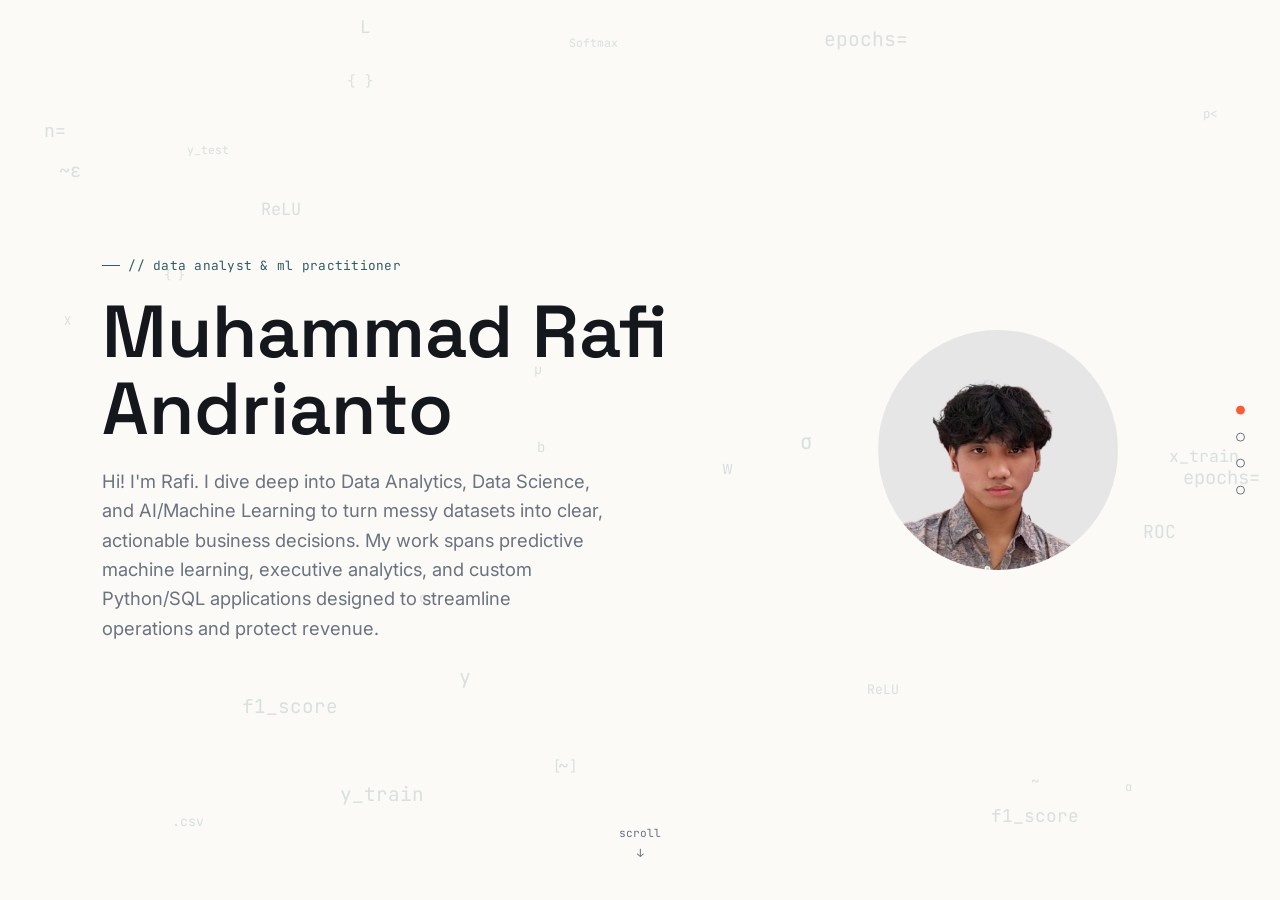
==== index.html @ 2b9caf23 "rename file" ====
<!DOCTYPE html>
<html lang="en">
<head>
<meta charset="UTF-8">
<meta name="viewport" content="width=device-width, initial-scale=1.0">
<title>Muhammad Rafi Andrianto | Portofolio</title>
<link rel="preconnect" href="https://fonts.googleapis.com">
<link rel="preconnect" href="https://fonts.gstatic.com" crossorigin>
<link href="https://fonts.googleapis.com/css2?family=Space+Grotesk:wght@400;500;600;700&family=Inter:wght@400;500;600&family=JetBrains+Mono:wght@400;500&display=swap" rel="stylesheet">
<link rel="stylesheet" href="style.css">
</head>
<body>

<nav class="dotnav" aria-label="Section navigation">
  <button data-target="hero" class="active" aria-label="Go to intro"><span class="label">intro</span></button>
  <button data-target="about" aria-label="Go to about"><span class="label">about</span></button>
  <button data-target="projects" aria-label="Go to projects"><span class="label">projects</span></button>
  <button data-target="contact" aria-label="Go to contact"><span class="label">contact</span></button>
</nav>

<main>

  <!-- ============ INTRO ============ -->
  <section id="hero">
    <div class="ambient" id="ambient"></div>
    <div class="hero-grid">
      <div>
        <p class="eyebrow reveal-item" style="--i:0">// data analyst &amp; ml practitioner</p>
        <h1 class="reveal-item" style="--i:1">Muhammad Rafi Andrianto</h1>
        <p class="tagline reveal-item" style="--i:2">
          Hi! I'm Rafi. I dive deep into Data Analytics, Data Science, and AI/Machine Learning 
          to turn messy datasets into clear, actionable business decisions. 
          My work spans predictive machine learning, executive analytics, and custom Python/SQL applications 
          designed to streamline operations and protect revenue.
        </p>
      </div>
      <div class="photo-wrap reveal-item" style="--i:1">
        <div class="photo">
          <img src="images/foto.jpeg" alt="Your Name"
               onerror="this.style.display='none'; this.parentElement.classList.add('no-photo')">
        </div>
      </div>
    </div>
    <div class="scroll-cue">
      <span>scroll</span>
      <span class="arrow">↓</span>
    </div>
  </section>

  <!-- ============ ABOUT ============ -->
  <section id="about">
    <p class="eyebrow reveal-item" style="--i:0">// about</p>
    <h2 class="reveal-item" style="--i:1">My Journey</h2>
    <div class="about-grid">
      <div class="story reveal-item" style="--i:2">
        <p>
          My fascination with tech started the moment I got my hands on my first personal computer. 
          Over time, that curiosity naturally turned into a habit of diving deep into raw data, tinkering with patterns, 
          and figuring out how things work under the hood.
        </p>
        <p>
          That passion led me to pursue a degree in Information System Science and Engineering. 
          The real turning point came during university when I built my first machine learning project.
          Seeing how algorithms transform messy inputs into accurate forecasts instantly hooked me on 
          the power of predictive technology.
        </p>
        <p>
          Since then, I’ve focused on the intersection of Data Science, Analytics, and Machine Learning. 
          I love solving operational puzzles whether that’s predicting revenue risks, 
          engineering clean software solutions, or building executive dashboards. 
          Moving forward, I’m looking to bring these data-driven solutions to high-impact teams and real-world challenges.
        </p>
      </div>
      <div class="reveal-item" style="--i:3">
        <p class="skills-label">Toolbox</p>
        <div class="skills">
          <span>Python</span>
          <span>SQL</span>
          <span>Pandas</span>
          <span>scikit-learn</span>
          <span>Tableau</span>
          <span>Power BI</span>
          <span>Looker Studio</span>
          <span>Excel</span>
        </div>

        <p class="timeline-label">Education Timeline</p>
        <div class="timeline">
          <div class="entry">
            <span class="year">2026</span>
            <div class="role">Purwadhika Digital Technology School</div>
            <div class="detail">Specialized in Data Analyst & Machine Learning, building end-to-end predictive models and business analytics solutions.</div>
          </div>
          <div class="entry">
            <span class="year">2021 - 2025</span>
            <div class="role">Ritsumeikan University</div>
            <div class="detail">Focused on software engineering, database systems, and data analytics while building early machine learning projects</div>
          </div>
          <div class="entry">
            <span class="year">2017 - 2020</span>
            <div class="role">SMA Al-Izhar Pondok Labu</div>
            <div class="detail">Built a strong foundation in advanced mathematics, physics, and introductory computer science concepts.</div>
          </div>
        </div>
    </div>
  </section>

  <!-- ============ PROJECTS ============ -->
  <section id="projects">
    <p class="eyebrow reveal-item" style="--i:0">// projects</p>
    <h2 class="reveal-item" style="--i:1">Selected work</h2>
    <div class="project-grid">

      <!-- Project 1: Telkomsel Forensics -->
      <div class="card reveal-item" style="--i:2">
        <span class="tag">data forensics &amp; analytics</span>
        <h3>Telkomsel Revenue Leakage &amp; Data Audit</h3>
        <p>Audited 300,000 internet transaction logs to identify systemic bugs, IMEI mismatches in premium bundling programs, and mitigate compliance risks across business units.</p>
        <div class="pills"><span>Python</span><span>Pandas</span><span>SciPy</span><span>Seaborn</span></div>
        <a class="link" href="https://public.tableau.com/app/profile/rafi.andrianto/viz/TelkomselDashboard/Tab1DataQuality?publish=yes" target="_blank" rel="noopener">
          View project <span class="arrow">→</span>
        </a>
      </div>

      <!-- Project 2: Microplastics -->
      <div class="card reveal-item" style="--i:3">
        <span class="tag">time-series &amp; predictive modeling</span>
        <h3>Microplastic Accumulation Prediction</h3>
        <p>Built predictive deep learning models (LSTM &amp; Random Forest) to model microplastic concentration trends over time based on environmental variables.</p>
        <div class="pills"><span>Python</span><span>TensorFlow</span><span>Keras</span><span>Scikit-learn</span></div>
        <a class="link" href="https://github.com/rafiandrianto/microplastic-accumulation-prediction" target="_blank" rel="noopener">
          View project <span class="arrow">→</span>
        </a>
      </div>

      <!-- Project 3: Skateboarder Computer Vision -->
      <div class="card reveal-item" style="--i:4">
        <span class="tag">computer vision &amp; pose estimation</span>
        <h3>Skateboarder Performance Analysis System</h3>
        <p>Engineered a motion analysis tool comparing user trick videos against ideal technique to extract body keypoints and suggest biomechanical joint corrections.</p>
        <div class="pills"><span>Python</span><span>TensorFlow</span><span>MediaPipe</span></div>
        <a class="link" href="https://github.com/rafiandrianto/Skateboard3DConvolution" target="_blank" rel="noopener">
          View project <span class="arrow">→</span>
        </a>
      </div>

      <!-- Project 4: Sentiment Analysis -->
      <div class="card reveal-item" style="--i:5">
        <span class="tag">nlp &amp; classification</span>
        <h3>Product Review Sentiment Analysis</h3>
        <p>Trained Logistic Regression and Deep Neural Networks on a dataset of 4,000 product reviews to automatically classify customer feedback and sentiment trends.</p>
        <div class="pills"><span>Python</span><span>TensorFlow</span><span>Scikit-learn</span></div>
        <a class="link" href="https://github.com/rafiandrianto/sentiment-analysis" target="_blank" rel="noopener">
          View project <span class="arrow">→</span>
        </a>
      </div>

    </div>
  </section>

  <!-- ============ CONTACT ============ -->
  <section id="contact">
    <p class="eyebrow reveal-item" style="--i:0">// get in touch</p>
    <h2 class="reveal-item" style="--i:1">Let's talk data.</h2>
    <div class="contact-list reveal-item" style="--i:2">
      <a href="mailto:rafiandr97@gmail.com">
        <span class="k">email</span><span class="v">rafiandr97@gmail.com</span>
      </a>
      <a href="https://id.linkedin.com/in/m-rafi-andrianto-450387158" target="_blank" rel="noopener">
        <span class="k">linkedin</span><span class="v">/in/m-rafi-andrianto-450387158</span>
      </a>
      <a href="https://github.com/rafiandrianto" target="_blank" rel="noopener">
        <span class="k">github</span><span class="v">/rafiandrianto</span>
      </a>
      <a href="resume/ResumeRafiAndrianto.pdf" target="_blank" rel="noopener">
        <span class="k">resume</span><span class="v">download →</span>
      </a>
    </div>
    <p class="credit reveal-item" style="--i:3">Designed &amp; built by Muhammad Rafi Andrianto · 2026</p>
  </section>

</main>

<script src="script.js"></script>
</body>
</html>
---- style.css ----
:root {
  --bg: #fbfaf7;
  --ink: #14171c;
  --muted: #6b7280;
  --teal: #2f5d62;
  --signal: #ff5a36;
  --line: #e4e1d8;

  --display: 'Space Grotesk', sans-serif;
  --body: 'Inter', sans-serif;
  --mono: 'JetBrains Mono', monospace;
}

* { margin: 0; padding: 0; box-sizing: border-box; }

body {
  background: var(--bg);
  color: var(--ink);
  font-family: var(--body);
  overflow-x: hidden;
}

a { color: inherit; text-decoration: none; }

::selection { background: var(--signal); color: #fff; }

:focus-visible {
  outline: 2px solid var(--signal);
  outline-offset: 3px;
}

/* ---------- scroll shell ----------
   Scrolling between sections is driven by script.js (a custom-eased
   animation) rather than native CSS scroll-snap, so it can be tuned
   to feel slower / heavier than an instant native snap. */

main {
  height: 100vh;
  overflow-y: scroll;
}

section {
  min-height: 100vh;
  position: relative;
  display: flex;
  flex-direction: column;
  justify-content: center;
  padding: 6vh 8vw;
}

@media (max-width: 768px) {
  main { overflow-y: auto; height: auto; }
  section { min-height: auto; padding: 12vh 6vw 8vh; }
}

.eyebrow {
  font-family: var(--mono);
  font-size: 0.8rem;
  letter-spacing: 0.02em;
  color: var(--teal);
  margin-bottom: 1.2rem;
  display: flex;
  align-items: center;
  gap: 0.5rem;
}

.eyebrow::before {
  content: '';
  width: 18px;
  height: 1px;
  background: var(--teal);
}

h1, h2, h3 {
  font-family: var(--display);
  font-weight: 600;
  line-height: 1.05;
}

/* ---------- scroll-triggered reveal ---------- */

.reveal-item {
  opacity: 0;
  transform: translateY(28px);
  transition: opacity 0.8s cubic-bezier(.22,.61,.36,1),
              transform 0.8s cubic-bezier(.22,.61,.36,1);
  transition-delay: calc(var(--i, 0) * 0.09s);
}

section.in-view .reveal-item {
  opacity: 1;
  transform: translateY(0);
}

@media (prefers-reduced-motion: reduce) {
  .reveal-item {
    opacity: 1 !important;
    transform: none !important;
    transition: none !important;
  }
}

/* ---------- side nav dots ---------- */

.dotnav {
  position: fixed;
  right: 2.2rem;
  top: 50%;
  transform: translateY(-50%);
  z-index: 50;
  display: flex;
  flex-direction: column;
  gap: 1.1rem;
}

.dotnav button {
  width: 9px;
  height: 9px;
  border-radius: 50%;
  background: transparent;
  border: 1.5px solid var(--muted);
  cursor: pointer;
  position: relative;
  transition: background 0.25s, border-color 0.25s;
}

.dotnav button.active {
  background: var(--signal);
  border-color: var(--signal);
}

.dotnav button .label {
  position: absolute;
  right: 20px;
  top: 50%;
  transform: translateY(-50%);
  font-family: var(--mono);
  font-size: 0.7rem;
  color: var(--muted);
  white-space: nowrap;
  opacity: 0;
  transition: opacity 0.2s;
  pointer-events: none;
}

.dotnav button:hover .label { opacity: 1; }

@media (max-width: 768px) { .dotnav { display: none; } }

.brand {
  position: fixed;
  top: 2rem;
  left: 8vw;
  z-index: 50;
  font-family: var(--mono);
  font-size: 0.85rem;
  letter-spacing: 0.03em;
  border: 1px solid var(--line);
  padding: 0.35rem 0.7rem;
  background: rgba(251,250,247,0.7);
  backdrop-filter: blur(4px);
}

@media (max-width: 768px) { .brand { top: 1.2rem; } }

/* ---------- HERO ---------- */

#hero {
  align-items: center;
}

.ambient {
  position: absolute;
  inset: 0;
  overflow: hidden;
  pointer-events: none;
  z-index: 0;
}

.ambient span {
  position: absolute;
  font-family: var(--mono);
  font-size: 0.85rem;
  color: var(--teal);
  opacity: 0.16;
  animation: drift linear infinite;
}

.ambient span.signal { color: var(--signal); opacity: 0.22; }

@keyframes drift {
  from { transform: translateY(8vh); }
  to   { transform: translateY(-108vh); }
}

@media (prefers-reduced-motion: reduce) {
  .ambient span { animation: none; opacity: 0.1; }
}

.hero-grid {
  position: relative;
  z-index: 1;
  display: grid;
  grid-template-columns: 1.3fr 0.7fr;
  gap: 3rem;
  align-items: center;
  max-width: 1200px;
  margin: 0 auto;
  width: 100%;
}

@media (max-width: 768px) {
  .hero-grid { grid-template-columns: 1fr; gap: 2.5rem; text-align: left; }
}

#hero h1 {
  font-size: clamp(2.6rem, 6vw, 4.6rem);
  margin-bottom: 1.2rem;
}

#hero .tagline {
  font-size: 1.15rem;
  color: var(--muted);
  max-width: 42ch;
  line-height: 1.6;
}

#hero .tagline strong {
  color: var(--ink);
  font-weight: 500;
}

.photo-wrap {
  justify-self: center;
  position: relative;
}

.photo {
  width: 240px;
  height: 240px;
  border-radius: 50%;
  overflow: hidden;
  position: relative;
  background: #f0eee7;
}

.photo img {
  width: 100%;
  height: 100%;
  object-fit: cover;
  display: block;
}

.photo::after {
  content: '';
  position: absolute;
  inset: -14px;
  border: 1.5px dashed var(--teal);
  border-radius: 50%;
  opacity: 0.5;
}

.photo.no-photo {
  display: flex;
  align-items: center;
  justify-content: center;
}

.photo.no-photo::before {
  content: 'YN';
  font-family: var(--display);
  font-size: 3rem;
  color: var(--teal);
  opacity: 0.4;
}

.scroll-cue {
  position: absolute;
  bottom: 2.5rem;
  left: 50%;
  transform: translateX(-50%);
  font-family: var(--mono);
  font-size: 0.7rem;
  color: var(--muted);
  display: flex;
  flex-direction: column;
  align-items: center;
  gap: 0.4rem;
}

.scroll-cue .arrow { animation: bob 1.8s ease-in-out infinite; }
@keyframes bob { 0%,100%{ transform: translateY(0);} 50%{ transform: translateY(6px);} }
@media (prefers-reduced-motion: reduce) { .scroll-cue .arrow { animation: none; } }

/* ---------- ABOUT ---------- */

#about {
  max-width: 1200px;
  margin: 0 auto;
  width: 100%;
}

.about-grid {
  display: grid;
  grid-template-columns: 1fr 1fr;
  gap: 4rem;
  margin-top: 1rem;
}

@media (max-width: 900px) {
  .about-grid { grid-template-columns: 1fr; gap: 2.5rem; }
}

#about h2 { font-size: clamp(1.8rem, 3.5vw, 2.6rem); margin-bottom: 1.3rem; }

#about .story p {
  color: var(--ink);
  line-height: 1.8;
  margin-bottom: 1.1rem;
  max-width: 52ch;
}

.skills-label, .timeline-label {
  font-family: var(--mono);
  font-size: 0.75rem;
  color: var(--muted);
  text-transform: uppercase;
  letter-spacing: 0.06em;
  margin-bottom: 0.9rem;
}

.skills {
  display: flex;
  flex-wrap: wrap;
  gap: 0.55rem;
  margin-bottom: 2.4rem;
}

.skills span {
  font-family: var(--mono);
  font-size: 0.78rem;
  border: 1px solid var(--line);
  padding: 0.35rem 0.7rem;
  border-radius: 3px;
  color: var(--ink);
  transition: border-color 0.2s, color 0.2s;
}

.skills span:hover {
  border-color: var(--signal);
  color: var(--signal);
}

.timeline {
  border-left: 1.5px solid var(--line);
  padding-left: 1.4rem;
}

.timeline .entry {
  position: relative;
  padding-bottom: 1.6rem;
}

.timeline .entry:last-child { padding-bottom: 0; }

.timeline .entry::before {
  content: '';
  position: absolute;
  left: -1.95rem;
  top: 0.3rem;
  width: 7px;
  height: 7px;
  border-radius: 50%;
  background: var(--teal);
}

.timeline .year {
  font-family: var(--mono);
  font-size: 0.75rem;
  color: var(--teal);
  display: block;
  margin-bottom: 0.2rem;
}

.timeline .role {
  font-weight: 600;
  font-family: var(--display);
  font-size: 1.02rem;
  margin-bottom: 0.15rem;
}

.timeline .detail {
  font-size: 0.88rem;
  color: var(--muted);
}

/* ---------- PROJECTS ---------- */

#projects {
  max-width: 1200px;
  margin: 0 auto;
  width: 100%;
}

#projects h2 { font-size: clamp(1.8rem, 3.5vw, 2.6rem); margin-bottom: 2.2rem; }

.project-grid {
  display: grid;
  grid-template-columns: 1fr 1fr;
  gap: 1.4rem;
}

@media (max-width: 900px) {
  .project-grid { grid-template-columns: 1fr; }
}

.card {
  border: 1px solid var(--line);
  padding: 1.8rem;
  position: relative;
  transition: transform 0.25s ease, box-shadow 0.25s ease, border-color 0.25s ease;
  background: #fff;
}

.card:hover {
  transform: translateY(-4px);
  border-color: var(--ink);
  box-shadow: 6px 6px 0 var(--signal);
}

.card .tag {
  font-family: var(--mono);
  font-size: 0.72rem;
  color: var(--teal);
  margin-bottom: 0.8rem;
  display: inline-block;
}

.card h3 {
  font-size: 1.2rem;
  margin-bottom: 0.6rem;
}

.card p {
  color: var(--muted);
  font-size: 0.9rem;
  line-height: 1.6;
  margin-bottom: 1.1rem;
}

.card .pills {
  display: flex;
  flex-wrap: wrap;
  gap: 0.4rem;
  margin-bottom: 1.2rem;
}

.card .pills span {
  font-family: var(--mono);
  font-size: 0.68rem;
  color: var(--muted);
  border: 1px solid var(--line);
  padding: 0.15rem 0.5rem;
  border-radius: 2px;
}

.card .link {
  font-family: var(--mono);
  font-size: 0.82rem;
  font-weight: 500;
  display: inline-flex;
  align-items: center;
  gap: 0.35rem;
}

.card .link .arrow { transition: transform 0.2s; display: inline-block; }
.card:hover .link .arrow { transform: translateX(4px); }
.card .link { color: var(--ink); border-bottom: 1px solid transparent; }
.card:hover .link { color: var(--signal); }

/* ---------- CONTACT ---------- */

#contact {
  max-width: 1200px;
  margin: 0 auto;
  width: 100%;
}

#contact h2 {
  font-size: clamp(2.2rem, 5vw, 3.6rem);
  margin-bottom: 2.5rem;
  max-width: 14ch;
}

.contact-list {
  display: flex;
  flex-direction: column;
  border-top: 1px solid var(--line);
}

.contact-list a {
  display: flex;
  justify-content: space-between;
  align-items: center;
  padding: 1.3rem 0;
  border-bottom: 1px solid var(--line);
  font-family: var(--mono);
  font-size: 1rem;
  transition: padding-left 0.25s, color 0.25s;
}

.contact-list a:hover {
  padding-left: 0.8rem;
  color: var(--signal);
}

.contact-list a .k { color: var(--muted); font-size: 0.85rem; }
.contact-list a .v { color: inherit; }

.credit {
  margin-top: 2.5rem;
  font-family: var(--mono);
  font-size: 0.75rem;
  color: var(--muted);
}
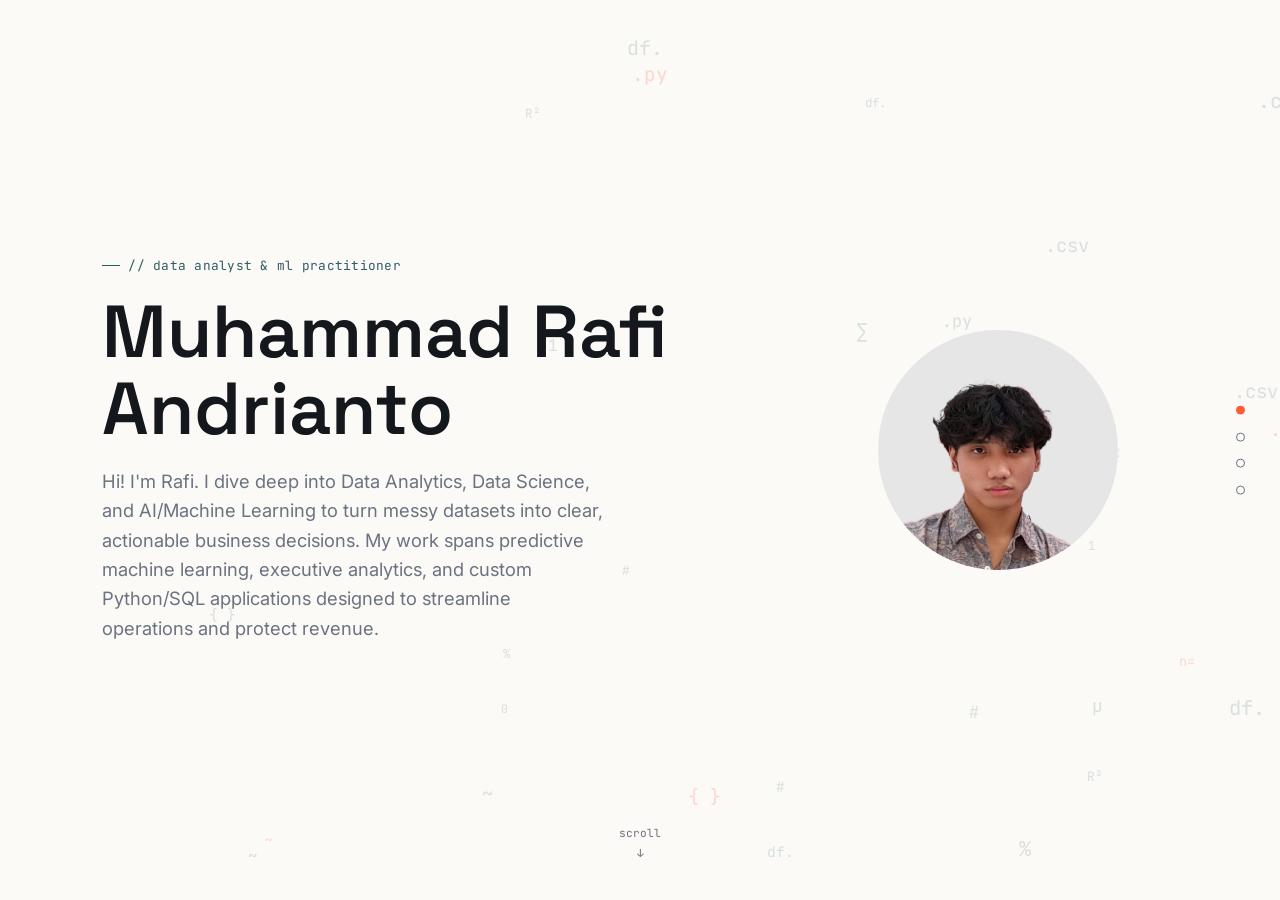
==== commit dd96d015: "Fixes and More Projects" ====
--- a/index.html
+++ b/index.html
@@ -105,56 +105,121 @@
     </div>
   </section>
 
-  <!-- ============ PROJECTS ============ -->
+<!-- ============ PROJECTS ============ -->
   <section id="projects">
     <p class="eyebrow reveal-item" style="--i:0">// projects</p>
-    <h2 class="reveal-item" style="--i:1">Selected work</h2>
-    <div class="project-grid">
-
-      <!-- Project 1: Telkomsel Forensics -->
-      <div class="card reveal-item" style="--i:2">
-        <span class="tag">data forensics &amp; analytics</span>
-        <h3>Telkomsel Revenue Leakage &amp; Data Audit</h3>
-        <p>Audited 300,000 internet transaction logs to identify systemic bugs, IMEI mismatches in premium bundling programs, and mitigate compliance risks across business units.</p>
-        <div class="pills"><span>Python</span><span>Pandas</span><span>SciPy</span><span>Seaborn</span></div>
-        <a class="link" href="https://public.tableau.com/app/profile/rafi.andrianto/viz/TelkomselDashboard/Tab1DataQuality?publish=yes" target="_blank" rel="noopener">
-          View project <span class="arrow">→</span>
-        </a>
-      </div>
-
-      <!-- Project 2: Microplastics -->
-      <div class="card reveal-item" style="--i:3">
-        <span class="tag">time-series &amp; predictive modeling</span>
-        <h3>Microplastic Accumulation Prediction</h3>
-        <p>Built predictive deep learning models (LSTM &amp; Random Forest) to model microplastic concentration trends over time based on environmental variables.</p>
-        <div class="pills"><span>Python</span><span>TensorFlow</span><span>Keras</span><span>Scikit-learn</span></div>
-        <a class="link" href="https://github.com/rafiandrianto/microplastic-accumulation-prediction" target="_blank" rel="noopener">
-          View project <span class="arrow">→</span>
-        </a>
-      </div>
-
-      <!-- Project 3: Skateboarder Computer Vision -->
-      <div class="card reveal-item" style="--i:4">
-        <span class="tag">computer vision &amp; pose estimation</span>
-        <h3>Skateboarder Performance Analysis System</h3>
-        <p>Engineered a motion analysis tool comparing user trick videos against ideal technique to extract body keypoints and suggest biomechanical joint corrections.</p>
-        <div class="pills"><span>Python</span><span>TensorFlow</span><span>MediaPipe</span></div>
-        <a class="link" href="https://github.com/rafiandrianto/Skateboard3DConvolution" target="_blank" rel="noopener">
-          View project <span class="arrow">→</span>
-        </a>
-      </div>
-
-      <!-- Project 4: Sentiment Analysis -->
-      <div class="card reveal-item" style="--i:5">
-        <span class="tag">nlp &amp; classification</span>
-        <h3>Product Review Sentiment Analysis</h3>
-        <p>Trained Logistic Regression and Deep Neural Networks on a dataset of 4,000 product reviews to automatically classify customer feedback and sentiment trends.</p>
-        <div class="pills"><span>Python</span><span>TensorFlow</span><span>Scikit-learn</span></div>
-        <a class="link" href="https://github.com/rafiandrianto/sentiment-analysis" target="_blank" rel="noopener">
-          View project <span class="arrow">→</span>
-        </a>
-      </div>
-
+    <div class="projects-head reveal-item" style="--i:1">
+      <h2>Selected work</h2>
+      <div class="pager">
+        <span class="count" id="projCount">01 / 02</span>
+        <div class="arrows">
+          <button id="projPrev" aria-label="Previous projects">←</button>
+          <button id="projNext" aria-label="Next projects">→</button>
+        </div>
+      </div>
+    </div>
+
+    <div class="scroller reveal-item" style="--i:2" id="projectScroller" tabindex="0" aria-label="Projects, scroll horizontally">
+      <!-- Page 1: Active -->
+      <div class="page" data-pos="active">
+        
+        <!-- Project 1: Telkomsel Forensics -->
+        <div class="slide" style="--i:0">
+          <article class="card">
+            <span class="tag">data forensics &amp; analytics</span>
+            <h3>Telkomsel Revenue Leakage &amp; Data Audit</h3>
+            <p>Audited 300,000 internet transaction logs to identify systemic bugs, IMEI mismatches in premium bundling programs, and mitigate compliance risks across business units.</p>
+            <div class="pills"><span>Python</span><span>Pandas</span><span>SciPy</span><span>Seaborn</span></div>
+            <a class="link" href="https://public.tableau.com/app/profile/rafi.andrianto/viz/TelkomselDashboard/Tab1DataQuality?publish=yes" target="_blank" rel="noopener">
+              View project <span class="arrow">→</span>
+            </a>
+          </article>
+        </div>
+
+        <!-- Project 2: Microplastics -->
+        <div class="slide" style="--i:1">
+          <article class="card">
+            <span class="tag">time-series &amp; predictive modeling</span>
+            <h3>Microplastic Accumulation Prediction</h3>
+            <p>Built predictive deep learning models (LSTM &amp; Random Forest) to model microplastic concentration trends over time based on environmental variables.</p>
+            <div class="pills"><span>Python</span><span>TensorFlow</span><span>Keras</span><span>Scikit-learn</span></div>
+            <a class="link" href="https://github.com/rafiandrianto/microplastic-accumulation-prediction" target="_blank" rel="noopener">
+              View project <span class="arrow">→</span>
+            </a>
+          </article>
+        </div>
+
+        <!-- Project 3: Skateboarder Computer Vision -->
+        <div class="slide" style="--i:2">
+          <article class="card">
+            <span class="tag">computer vision &amp; pose estimation</span>
+            <h3>Skateboarder Performance Analysis System</h3>
+            <p>Engineered a motion analysis tool comparing user trick videos against ideal technique to extract body keypoints and suggest biomechanical joint corrections.</p>
+            <div class="pills"><span>Python</span><span>TensorFlow</span><span>MediaPipe</span></div>
+            <a class="link" href="https://github.com/rafiandrianto/Skateboard3DConvolution" target="_blank" rel="noopener">
+              View project <span class="arrow">→</span>
+            </a>
+          </article>
+        </div>
+
+        <!-- Project 4: Sentiment Analysis -->
+        <div class="slide" style="--i:3">
+          <article class="card">
+            <span class="tag">nlp &amp; classification</span>
+            <h3>Product Review Sentiment Analysis</h3>
+            <p>Trained Logistic Regression and Deep Neural Networks on a dataset of 4,000 product reviews to automatically classify customer feedback and sentiment trends.</p>
+            <div class="pills"><span>Python</span><span>TensorFlow</span><span>Scikit-learn</span></div>
+            <a class="link" href="https://github.com/rafiandrianto/sentiment-analysis" target="_blank" rel="noopener">
+              View project <span class="arrow">→</span>
+            </a>
+          </article>
+        </div>
+
+      </div>
+
+      <!-- Page 2 -->
+      <div class="page" data-pos="after">
+
+        <!-- Project 5: Booking Cancelation Prediction -->
+        <div class="slide" style="--i:0">
+          <article class="card">
+            <span class="tag">machine learning &amp; revenue analytics</span>
+            <h3>Hotel Booking Cancellation Prediction</h3>
+            <p>Developed a tuned XGBoost predictive pipeline and SHAP interpretability framework to identify high-risk reservation cancellations and mitigate revenue loss.</p>
+            <div class="pills"><span>Python</span><span>XGBoost</span><span>Scikit-learn</span><span>SHAP</span><span>Streamlit</span></div>
+            <a class="link" href="https://github.com/rafiandrianto/Hotel-Booking-Cancellation-Prediction" target="_blank" rel="noopener">
+              View project <span class="arrow">→</span>
+            </a>
+          </article>
+        </div>
+
+        <!-- Project 6: Late Delivery Risk Prediction -->
+        <div class="slide" style="--i:1">
+          <article class="card">
+            <span class="tag">predictive analytics &amp; operational optimization</span>
+            <h3>Late Delivery Risk Prediction</h3>
+            <p>Developed and tuned a LightGBM to flag high-risk delivery orders, enabling Olist's internal ops team to proactively safeguard customer review scores.</p>
+            <div class="pills"><span>Python</span><span>LightGBM</span><span>Scikit-learn</span><span>SQL</span><span>Pandas</span></div>
+            <a class="link" href="https://github.com/ElmarLeonard9/temp_repo_finpro" target="_blank" rel="noopener">
+              View project <span class="arrow">→</span>
+            </a>
+          </article>
+        </div>
+
+    
+
+        <!-- More -->
+        <div class="slide" style="--i:3">
+          <article class="card more">
+            <span class="tag">// more</span>
+            <h3>See everything on GitHub</h3>
+            <p>Notebooks, experiments, and smaller analyses that didn't make the highlight reel.</p>
+            <a class="link" href="https://github.com/rafiandrianto" target="_blank" rel="noopener">
+              Browse repositories <span class="arrow">→</span>
+            </a>
+          </article>
+        </div>
+      </div>
     </div>
   </section>
 
--- a/style.css
+++ b/style.css
@@ -1,3 +1,5 @@
+
+
 :root {
   --bg: #fbfaf7;
   --ink: #14171c;
@@ -28,11 +30,6 @@
   outline: 2px solid var(--signal);
   outline-offset: 3px;
 }
-
-/* ---------- scroll shell ----------
-   Scrolling between sections is driven by script.js (a custom-eased
-   animation) rather than native CSS scroll-snap, so it can be tuned
-   to feel slower / heavier than an instant native snap. */
 
 main {
   height: 100vh;
@@ -402,16 +399,112 @@
   width: 100%;
 }
 
-#projects h2 { font-size: clamp(1.8rem, 3.5vw, 2.6rem); margin-bottom: 2.2rem; }
-
-.project-grid {
+#projects h2 { font-size: clamp(1.8rem, 3.5vw, 2.6rem); }
+
+.projects-head {
+  display: flex;
+  justify-content: space-between;
+  align-items: flex-end;
+  gap: 1rem;
+  margin-bottom: 1.4rem;
+}
+
+.arrows { display: flex; gap: 0.5rem; }
+
+.arrows button {
+  width: 42px;
+  height: 42px;
+  border: 1px solid var(--line);
+  background: #fff;
+  color: var(--ink);
+  font-family: var(--mono);
+  font-size: 1rem;
+  cursor: pointer;
+  transition: border-color 0.2s, color 0.2s, transform 0.2s, opacity 0.2s;
+}
+
+.arrows button:hover:not(:disabled) {
+  border-color: var(--signal);
+  color: var(--signal);
+  transform: translateY(-2px);
+}
+
+.arrows button:disabled { opacity: 0.35; cursor: default; }
+
+/* horizontal project pages (each page is a 2x2 grid) */
+
+.pager {
+  display: flex;
+  align-items: center;
+  gap: 1.2rem;
+}
+
+.count {
+  font-family: var(--mono);
+  font-size: 0.8rem;
+  color: var(--muted);
+}
+
+.scroller {
+  display: flex;
+  gap: 2rem;
+  overflow-x: auto;
+  scroll-snap-type: x mandatory;
+  scroll-padding-left: 4px;
+  /* padding leaves room for the hover lift + offset shadow so they aren't clipped */
+  padding: 10px 16px 18px 4px;
+  scrollbar-width: none;
+  cursor: grab;
+}
+
+.scroller::-webkit-scrollbar { display: none; }
+
+.scroller.dragging {
+  scroll-snap-type: none;
+  cursor: grabbing;
+  user-select: none;
+}
+
+.scroller a { -webkit-user-drag: none; }
+
+.page {
+  flex: 0 0 100%;
+  scroll-snap-align: start;
   display: grid;
   grid-template-columns: 1fr 1fr;
+  grid-auto-rows: 1fr;
   gap: 1.4rem;
 }
 
 @media (max-width: 900px) {
-  .project-grid { grid-template-columns: 1fr; }
+  .page { grid-template-columns: 1fr; }
+}
+
+/* cards animate in when their page becomes active, direction-aware */
+.slide {
+  display: flex;
+  opacity: 0;
+  transform: translateX(56px);
+  transition: opacity 0.7s cubic-bezier(.22,.61,.36,1),
+              transform 0.7s cubic-bezier(.22,.61,.36,1);
+  transition-delay: calc(var(--i, 0) * 0.09s + 0.12s);
+}
+
+.page[data-pos="before"] .slide { transform: translateX(-56px); }
+
+section.in-view .page[data-pos="active"] .slide {
+  opacity: 1;
+  transform: translateX(0);
+}
+
+.slide .card { width: 100%; }
+
+@media (prefers-reduced-motion: reduce) {
+  .slide {
+    opacity: 1 !important;
+    transform: none !important;
+    transition: none !important;
+  }
 }
 
 .card {
@@ -420,6 +513,14 @@
   position: relative;
   transition: transform 0.25s ease, box-shadow 0.25s ease, border-color 0.25s ease;
   background: #fff;
+  display: flex;
+  flex-direction: column;
+}
+
+.card.more {
+  border-style: dashed;
+  background: transparent;
+  justify-content: center;
 }
 
 .card:hover {
@@ -465,6 +566,8 @@
 }
 
 .card .link {
+  margin-top: auto;
+  align-self: flex-start;
   font-family: var(--mono);
   font-size: 0.82rem;
   font-weight: 500;
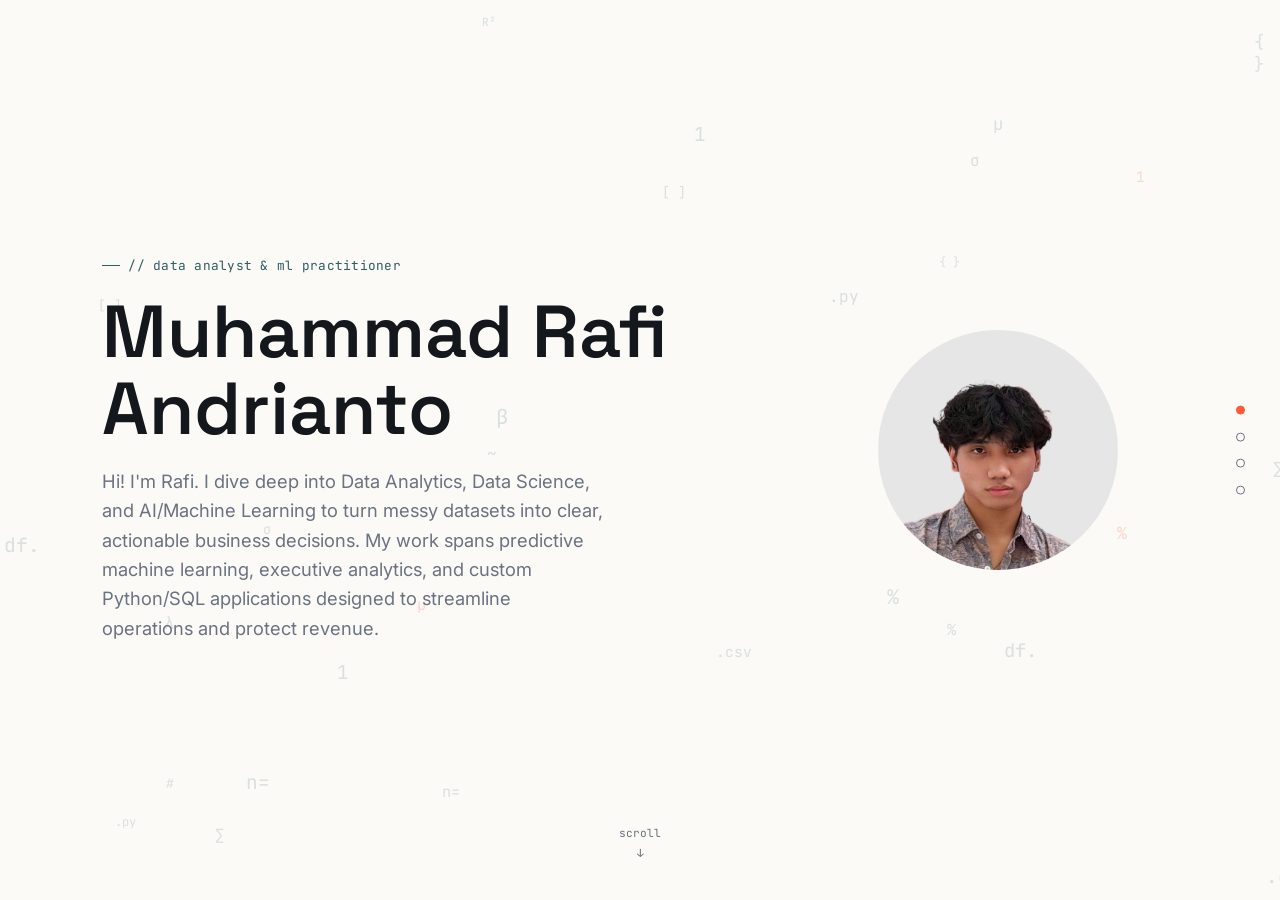
==== commit 863a440c: "updated resume" ====
--- a/index.html
+++ b/index.html
@@ -237,7 +237,7 @@
       <a href="https://github.com/rafiandrianto" target="_blank" rel="noopener">
         <span class="k">github</span><span class="v">/rafiandrianto</span>
       </a>
-      <a href="resume/ResumeRafiAndrianto.pdf" target="_blank" rel="noopener">
+      <a href="resume/MuhammadRafiAndrianto_Resume.pdf" target="_blank" rel="noopener">
         <span class="k">resume</span><span class="v">download →</span>
       </a>
     </div>
